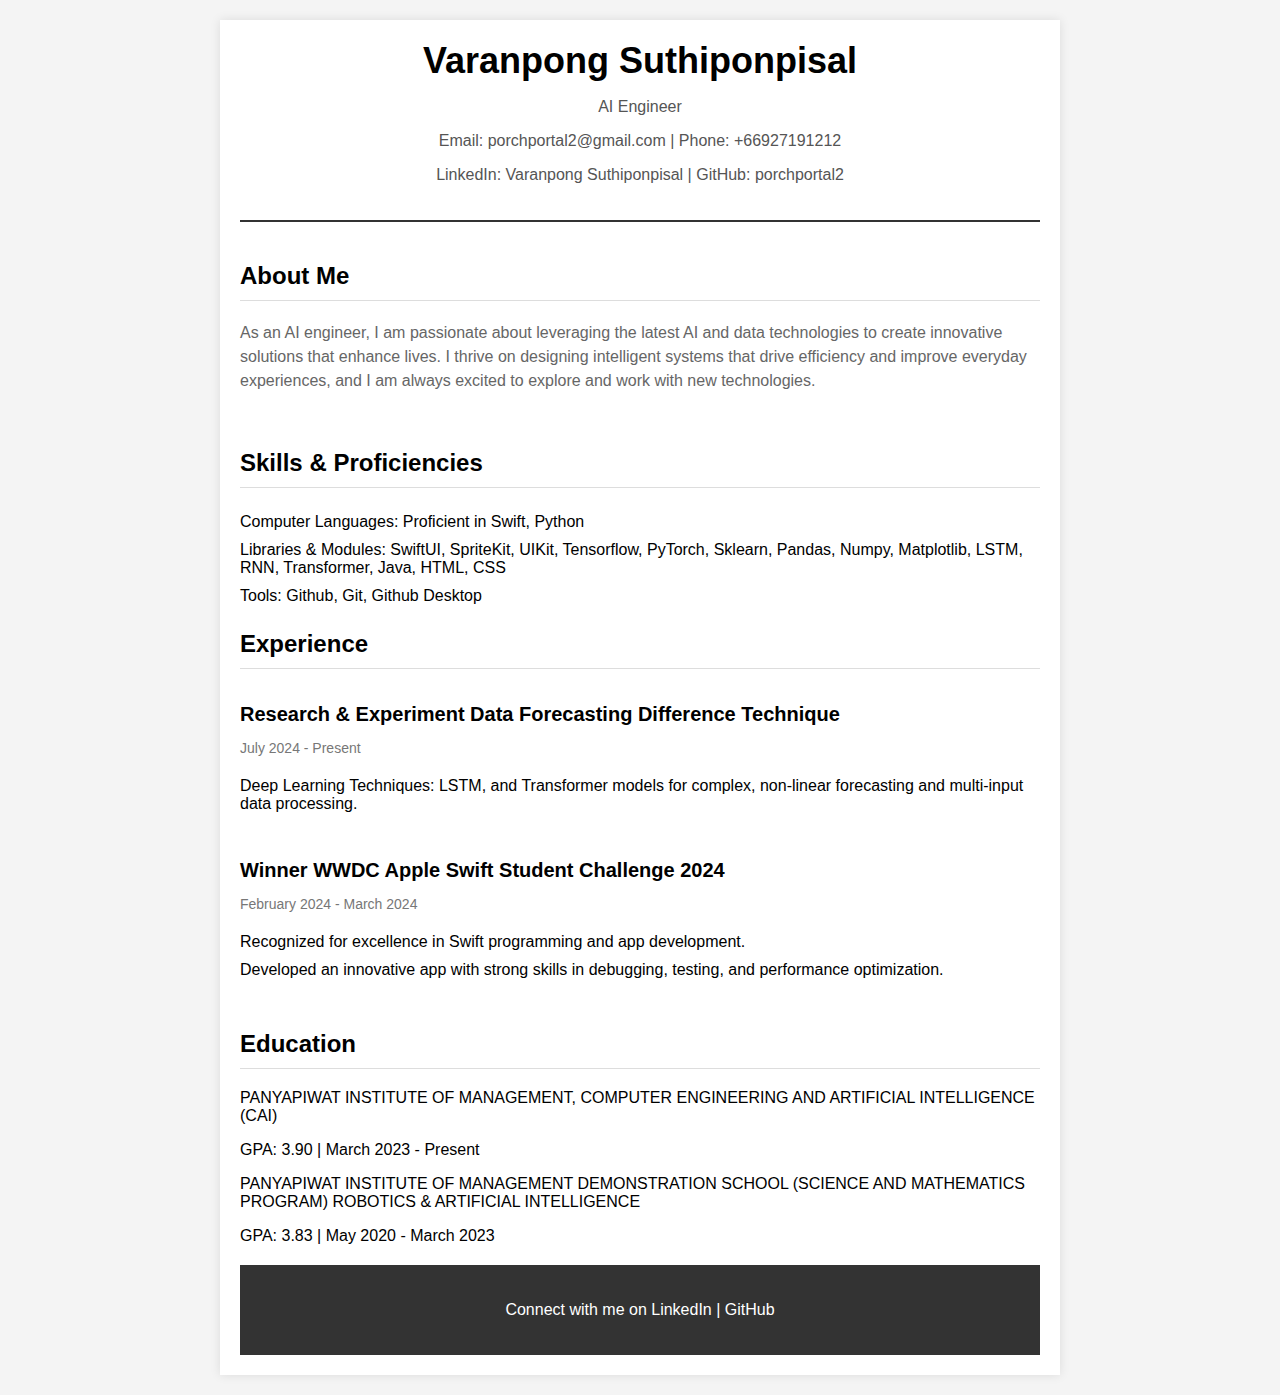
==== contact.html @ 6b52aa1f "big update" ====
<!DOCTYPE html>
<html lang="en">

<head>
    <meta charset="UTF-8">
    <meta name="viewport" content="width=device-width, initial-scale=1.0">
    <title>Online Resume</title>
    <link rel="stylesheet" href="anotherStyle.css">
</head>

<body>

    <div class="container">

        <!-- Header Section -->
        <header>
            <h1>Varanpong Suthiponpisal</h1>
            <p>AI Engineer</p>
            <p>Email: porchportal2@gmail.com | Phone: +66927191212</p>
            <p>LinkedIn: Varanpong Suthiponpisal | GitHub: porchportal2</p>
        </header>

        <!-- About Me Section -->
        <section class="about">
            <h2>About Me</h2>
            <p>As an AI engineer, I am passionate about leveraging the latest AI and data technologies to create
                innovative solutions that enhance lives. I thrive on designing intelligent systems that drive efficiency
                and improve everyday experiences, and I am always excited to explore and work with new technologies.</p>
        </section>

        <!-- Skills Section -->
        <section class="skills">
            <h2>Skills & Proficiencies</h2>
            <ul>
                <li>Computer Languages: Proficient in Swift, Python</li>
                <li>Libraries & Modules: SwiftUI, SpriteKit, UIKit, Tensorflow, PyTorch, Sklearn, Pandas, Numpy,
                    Matplotlib, LSTM, RNN, Transformer, Java, HTML, CSS</li>
                <li>Tools: Github, Git, Github Desktop</li>
            </ul>
        </section>

        <!-- Experience Section -->
        <section class="experience">
            <h2>Experience</h2>
            <div class="job">
                <h3>Research & Experiment Data Forecasting Difference Technique</h3>
                <p>July 2024 - Present</p>
                <ul>
                    <li>Deep Learning Techniques: LSTM, and Transformer models for complex, non-linear forecasting and
                        multi-input data processing.</li>
                </ul>
            </div>

            <div class="job">
                <h3>Winner WWDC Apple Swift Student Challenge 2024</h3>
                <p>February 2024 - March 2024</p>
                <ul>
                    <li>Recognized for excellence in Swift programming and app development.</li>
                    <li>Developed an innovative app with strong skills in debugging, testing, and performance
                        optimization.</li>
                </ul>
            </div>

            <!-- Additional experiences go here -->

        </section>

        <!-- Education Section -->
        <section class="education">
            <h2>Education</h2>
            <p>PANYAPIWAT INSTITUTE OF MANAGEMENT, COMPUTER ENGINEERING AND ARTIFICIAL INTELLIGENCE (CAI)</p>
            <p>GPA: 3.90 | March 2023 - Present</p>
            <p>PANYAPIWAT INSTITUTE OF MANAGEMENT DEMONSTRATION SCHOOL (SCIENCE AND MATHEMATICS PROGRAM) ROBOTICS &
                ARTIFICIAL INTELLIGENCE</p>
            <p>GPA: 3.83 | May 2020 - March 2023</p>
        </section>

        <!-- Footer Section -->
        <footer>
            <p>Connect with me on <a href="https://www.linkedin.com/in/varanpong-suthiponpisal-325501285?utm_source=share&utm_campaign=share_via&utm_content=profile&utm_medium=ios_app">LinkedIn</a> | <a href="https://github.com/porchportal">GitHub</a></p>
        </footer>
    </div>

</body>

</html>
---- anotherStyle.css ----
/* General Styles */
body {
    font-family: Arial, sans-serif;
    margin: 0;
    padding: 0;
    background-color: #f4f4f4;
}


.container {
    max-width: 800px;
    margin: 20px auto;
    background-color: #fff;
    padding: 20px;
    box-shadow: 0 0 10px rgba(0, 0, 0, 0.1);
}


/* Header Section */
header {
    text-align: center;
    padding-bottom: 20px;
    border-bottom: 2px solid #333;
}


header h1 {
    margin: 0;
    font-size: 36px;
}


header p {
    font-size: 16px;
    color: #555;
}


/* About Me Section */
.about {
    padding: 20px 0;
}


.about h2 {
    font-size: 24px;
    border-bottom: 1px solid #ddd;
    padding-bottom: 10px;
}


.about p {
    font-size: 16px;
    line-height: 1.5;
    color: #666;
}

/* Skills Section */
.skills h2 {
    font-size: 24px;
    border-bottom: 1px solid #ddd;
    padding-bottom: 10px;
}


.skills ul {
    list-style-type: none;
    padding: 0;
}


.skills li {
    font-size: 16px;
    padding: 5px 0;
}


/* Experience Section */
.experience h2 {
    font-size: 24px;
    border-bottom: 1px solid #ddd;
    padding-bottom: 10px;
}


.job {
    padding: 10px 0;
}


.job h3 {
    font-size: 20px;
    margin: 5px 0;
}


.job p {
    font-size: 14px;
    color: #777;
}


.job ul {
    list-style-type: none;
    padding: 0;
}


.job li {
    font-size: 16px;
    padding: 5px 0;
}


/* Education Section */
.education h2 {
    font-size: 24px;
    border-bottom: 1px solid #ddd;
    padding-bottom: 10px;
}


.education p {
    font-size: 16px;
}


/* Footer Section */
footer {
    text-align: center;
    padding: 20px;
    background-color: #333;
    color: #fff;
    margin-top: 20px;
}


footer a {
    color: #fff;
    text-decoration: none;
}


footer a:hover {
    text-decoration: underline;
}
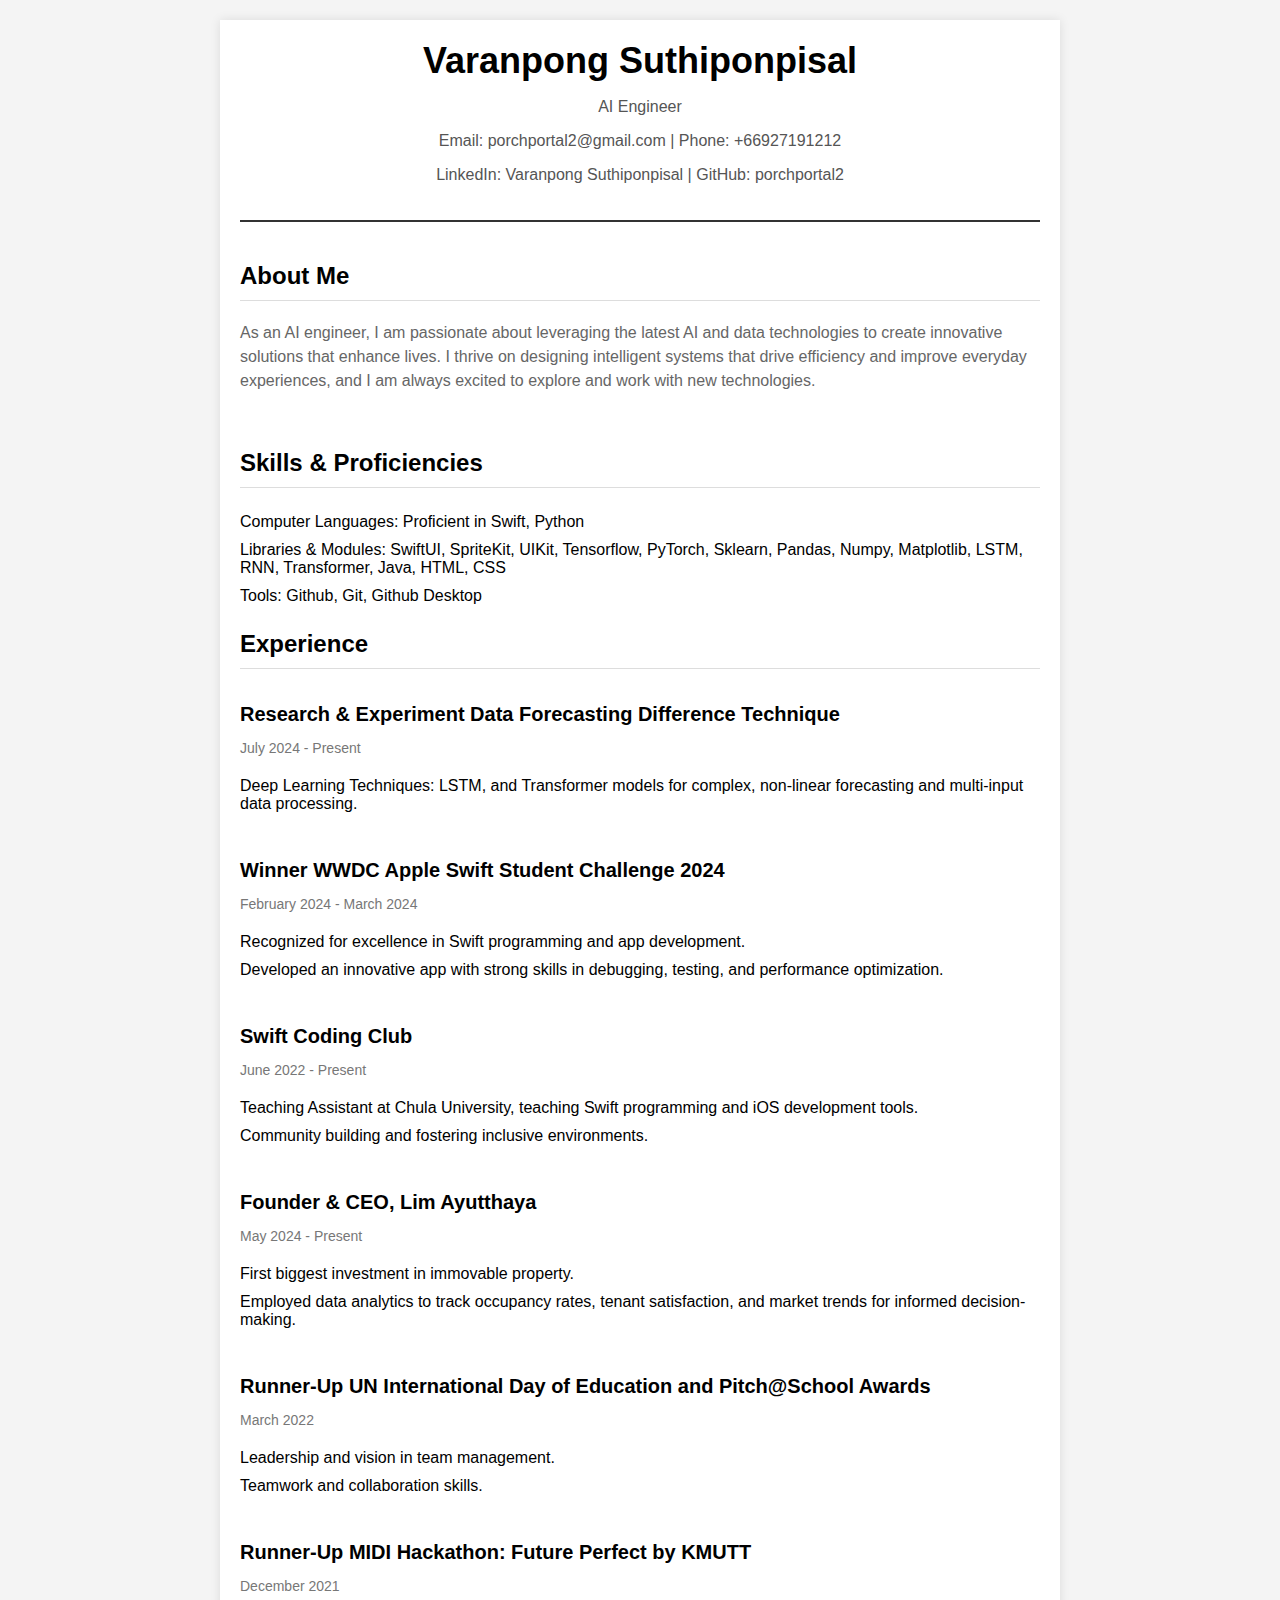
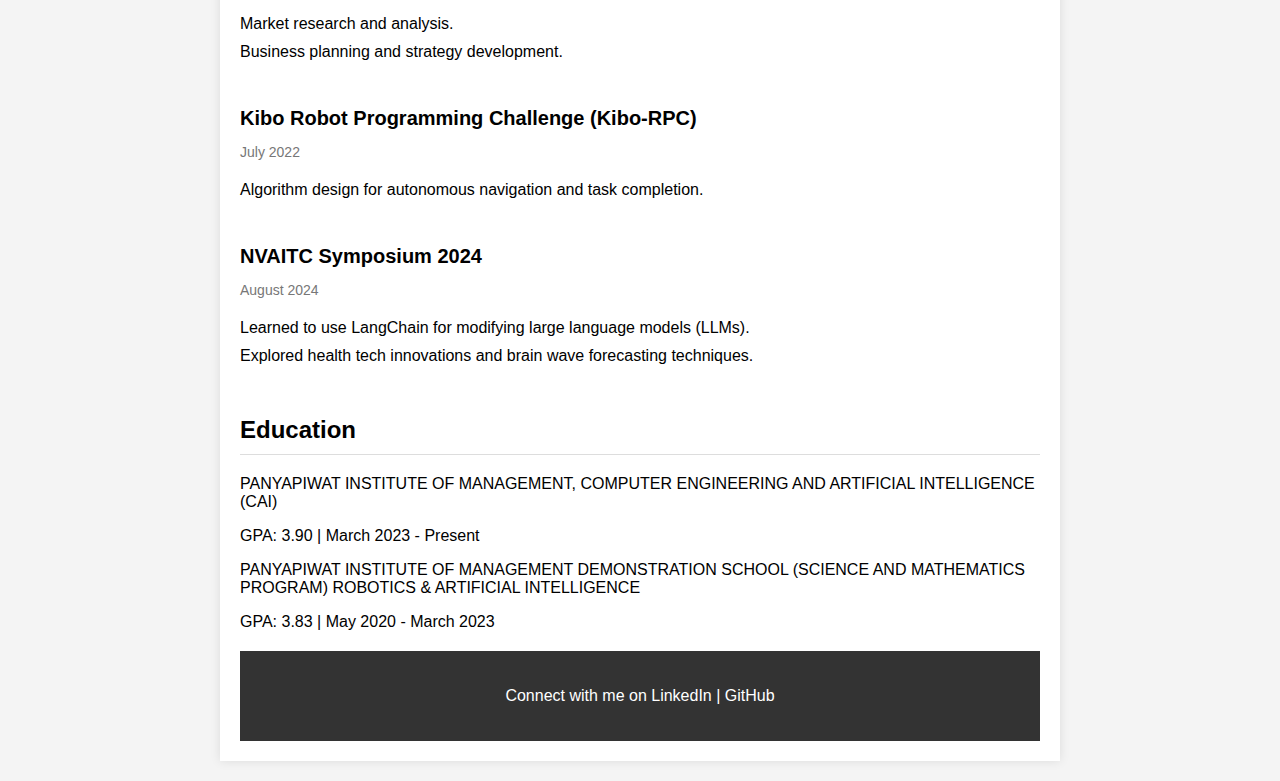
==== commit 2bb65df5: "update the experience" ====
--- a/contact.html
+++ b/contact.html
@@ -60,6 +60,59 @@
                         optimization.</li>
                 </ul>
             </div>
+            <div class="job">
+                <h3>Swift Coding Club</h3>
+                <p>June 2022 - Present</p>
+                <ul>
+                    <li>Teaching Assistant at Chula University, teaching Swift programming and iOS development tools.</li>
+                    <li>Community building and fostering inclusive environments.</li>
+                </ul>
+            </div>
+            
+            <div class="job">
+                <h3>Founder & CEO, Lim Ayutthaya</h3>
+                <p>May 2024 - Present</p>
+                <ul>
+                    <li>First biggest investment in immovable property.</li>
+                    <li>Employed data analytics to track occupancy rates, tenant satisfaction, and market trends for informed
+                        decision-making.</li>
+                </ul>
+            </div>
+            
+            <div class="job">
+                <h3>Runner-Up UN International Day of Education and Pitch@School Awards</h3>
+                <p>March 2022</p>
+                <ul>
+                    <li>Leadership and vision in team management.</li>
+                    <li>Teamwork and collaboration skills.</li>
+                </ul>
+            </div>
+            
+            <div class="job">
+                <h3>Runner-Up MIDI Hackathon: Future Perfect by KMUTT</h3>
+                <p>December 2021</p>
+                <ul>
+                    <li>Market research and analysis.</li>
+                    <li>Business planning and strategy development.</li>
+                </ul>
+            </div>
+            
+            <div class="job">
+                <h3>Kibo Robot Programming Challenge (Kibo-RPC)</h3>
+                <p>July 2022</p>
+                <ul>
+                    <li>Algorithm design for autonomous navigation and task completion.</li>
+                </ul>
+            </div>
+            
+            <div class="job">
+                <h3>NVAITC Symposium 2024</h3>
+                <p>August 2024</p>
+                <ul>
+                    <li>Learned to use LangChain for modifying large language models (LLMs).</li>
+                    <li>Explored health tech innovations and brain wave forecasting techniques.</li>
+                </ul>
+            </div>
 
             <!-- Additional experiences go here -->
 
